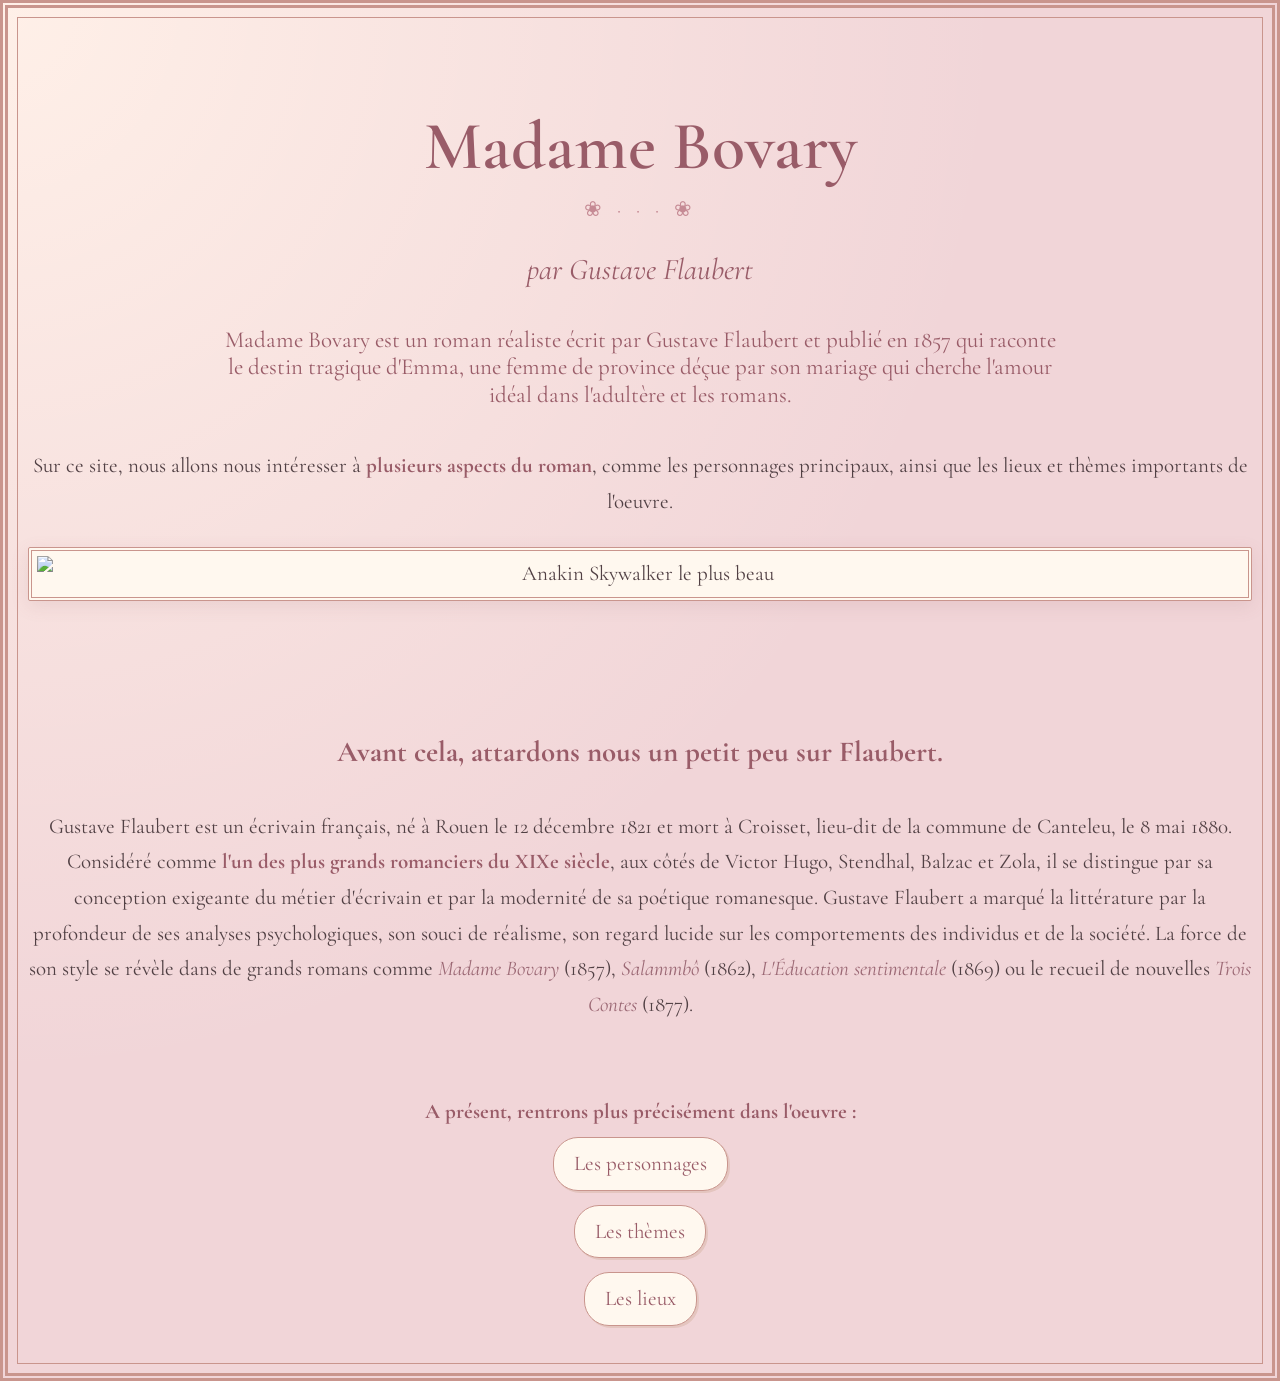
==== index.html @ 8dab9f01 "Update index.html" ====
<!DOCTYPE html>
<html lang="fr">
<head>
    <meta charset="UTF-8">
    <meta name="viewport" content="width=device-width, initial-scale=1.0">
    <title>Madame Bovary</title>
   <link rel="stylesheet" href="style.css">
</head>
<body>
		<h1>Madame Bovary</h1>
		<h2>par Gustave Flaubert</h2>
		<tr/>
	<h5>Madame Bovary est un roman réaliste écrit par Gustave Flaubert et publié en 1857 qui raconte le destin tragique d'Emma, une femme de province déçue par son mariage qui cherche l'amour idéal dans l'adultère et les romans.</h5>
		<tr/>
	Sur ce site, nous allons nous intéresser à <strong>plusieurs aspects du roman</strong>, comme les personnages principaux, ainsi que les lieux et thèmes importants de l'oeuvre.
		<br/>
		<img src="images/Anakin.jpg" title="Anakin Skywalker le plus beau"/>
		<br/>
		<br/>
		<h4>Avant cela, attardons nous un petit peu sur Flaubert.</h4>
		<tr/>
		Gustave Flaubert est un écrivain français, né à Rouen le 12 décembre 1821 et mort à Croisset, lieu-dit de la commune de Canteleu, le 8 mai 1880. Considéré comme <strong>l'un des plus grands romanciers du XIXe siècle</strong>, aux côtés de Victor Hugo, Stendhal, Balzac et Zola, il se distingue par sa conception exigeante du métier d'écrivain et par la modernité de sa poétique romanesque. Gustave Flaubert a marqué la littérature par la profondeur de ses analyses psychologiques, son souci de réalisme, son regard lucide sur les comportements des individus et de la société. La force de son style se révèle dans de grands romans comme <em>Madame Bovary</em> (1857), <em>Salammbô</em> (1862), <em>L'Éducation sentimentale</em> (1869) ou le recueil de nouvelles <em>Trois Contes</em> (1877).
		<br/>
		<br/>
		<br/>
		<strong>A présent, rentrons plus précisément dans l'oeuvre :</strong>
		<br/>
		<a href="perso.html" > Les personnages</a>
		<br/>
		<a href="thèmes.html"> Les thèmes</a>
		<br/>
		<a href="lieux.html"> Les lieux</a>	
	</body>
</html>
---- style.css ----
@import url('https://fonts.googleapis.com/css2?family=Cormorant+Garamond:wght@400;500;600;700&display=swap');

:root {
  --rose: #d49aa3;
  --rose-fonce: #995c68;
  --rose-clair: #f1d5d8;
  --creme: #fff8ef;
  --texte: #514044;
}

* {
  box-sizing: border-box;
}

body {
  margin: 0;
  padding: 40px 20px;
  background: var(--rose-clair);
  color: var(--texte);
  font-family: 'Cormorant Garamond', serif;
  font-size: 21px;
  line-height: 1.7;
  text-align: center;
}

/* Grande feuille crème au centre */
body > * {
  max-width: 850px;
  margin-left: auto;
  margin-right: auto;
}

h1, h2, h3, h4, h5, h6 {
  color: var(--rose-fonce);
  font-family: 'Cormorant Garamond', serif;
  line-height: 1.2;
}

h1 {
  font-size: clamp(42px, 7vw, 68px);
  font-weight: 600;
  margin-bottom: 8px;
}

h2 {
  font-size: 30px;
  font-weight: 400;
  font-style: italic;
  margin-top: 0;
}

h3 {
  font-size: 32px;
}

h4 {
  font-size: 29px;
  margin-top: 35px;
}

h5 {
  font-size: 23px;
  font-weight: 400;
}

p {
  max-width: 720px;
  margin: 22px auto;
}

img {
  display: block;
  max-width: 100%;
  height: auto;
  margin: 28px auto;
  border: 5px solid var(--creme);
  border-radius: 8px;
  box-shadow: 0 5px 18px #995c6820;
}

a {
  display: inline-block;
  margin: 7px;
  padding: 8px 20px;
  color: var(--rose-fonce);
  text-decoration: none;
  border: 1px solid var(--rose);
  border-radius: 25px;
  transition: background 0.2s, color 0.2s;
}

a:hover {
  background: var(--rose);
  color: white;
}

strong {
  color: var(--rose-fonce);
  font-weight: 700;
}

em {
  color: #9b6874;
}

/* Lecture confortable sur téléphone */
@media (max-width: 600px) {
  body {
    padding: 25px 16px;
    font-size: 19px;
  }

  h2 {
    font-size: 25px;
  }

  h4 {
    font-size: 25px;
  }
}
  
/* ===== CADRE VINTAGE ===== */

body {
  border: 8px double #c9958d;
  outline: 1px solid #c9958d;
  outline-offset: -18px;
  min-height: 100vh;
}

/* Séparateurs délicats */
hr {
  width: 65%;
  border: none;
  border-top: 1px solid #c9958d;
  margin: 35px auto;
  position: relative;
}

/* Encadrement des images */
img {
  border: 4px double #c9958d;
  border-radius: 2px;
  padding: 5px;
  background: #fff8ef;
}

/* ===== ORNEMENTS FLORAUX ===== */

h1 {
  position: relative;
  padding: 12px 0 22px;
}

h1::after {
  content: "❀  · · ·  ❀";
  display: block;
  margin-top: 10px;
  color: #c58a94;
  font-size: 21px;
  letter-spacing: 5px;
  font-weight: 400;
}

h3 {
  padding-bottom: 10px;
  border-bottom: 1px solid #dfb8b5;
}

h3::after {
  content: " ✿";
  color: #c58a94;
  font-size: 20px;
}

/* ===== AMBIANCE ROMAN ANCIEN ===== */

body {
  background-color: #f1d5d8;
  background-image:
    radial-gradient(
      ellipse at top left,
      #fff0e8 0%,
      transparent 55%
    );
}

/* Citations élégantes */
blockquote {
  max-width: 650px;
  margin: 30px auto;
  padding: 18px 28px;
  background: #fff8ef;
  border: 1px solid #d8b0aa;
  border-left: 4px double #bd8189;
  color: #79515a;
  font-style: italic;
}

/* Liens façon petites étiquettes anciennes */
a {
  border: 1px solid #c9958d;
  background: #fff8ef;
  box-shadow: 2px 2px 0 #e4c5bf;
}

a:hover {
  background: #c9828b;
  color: #fff8ef;
  box-shadow: none;
}
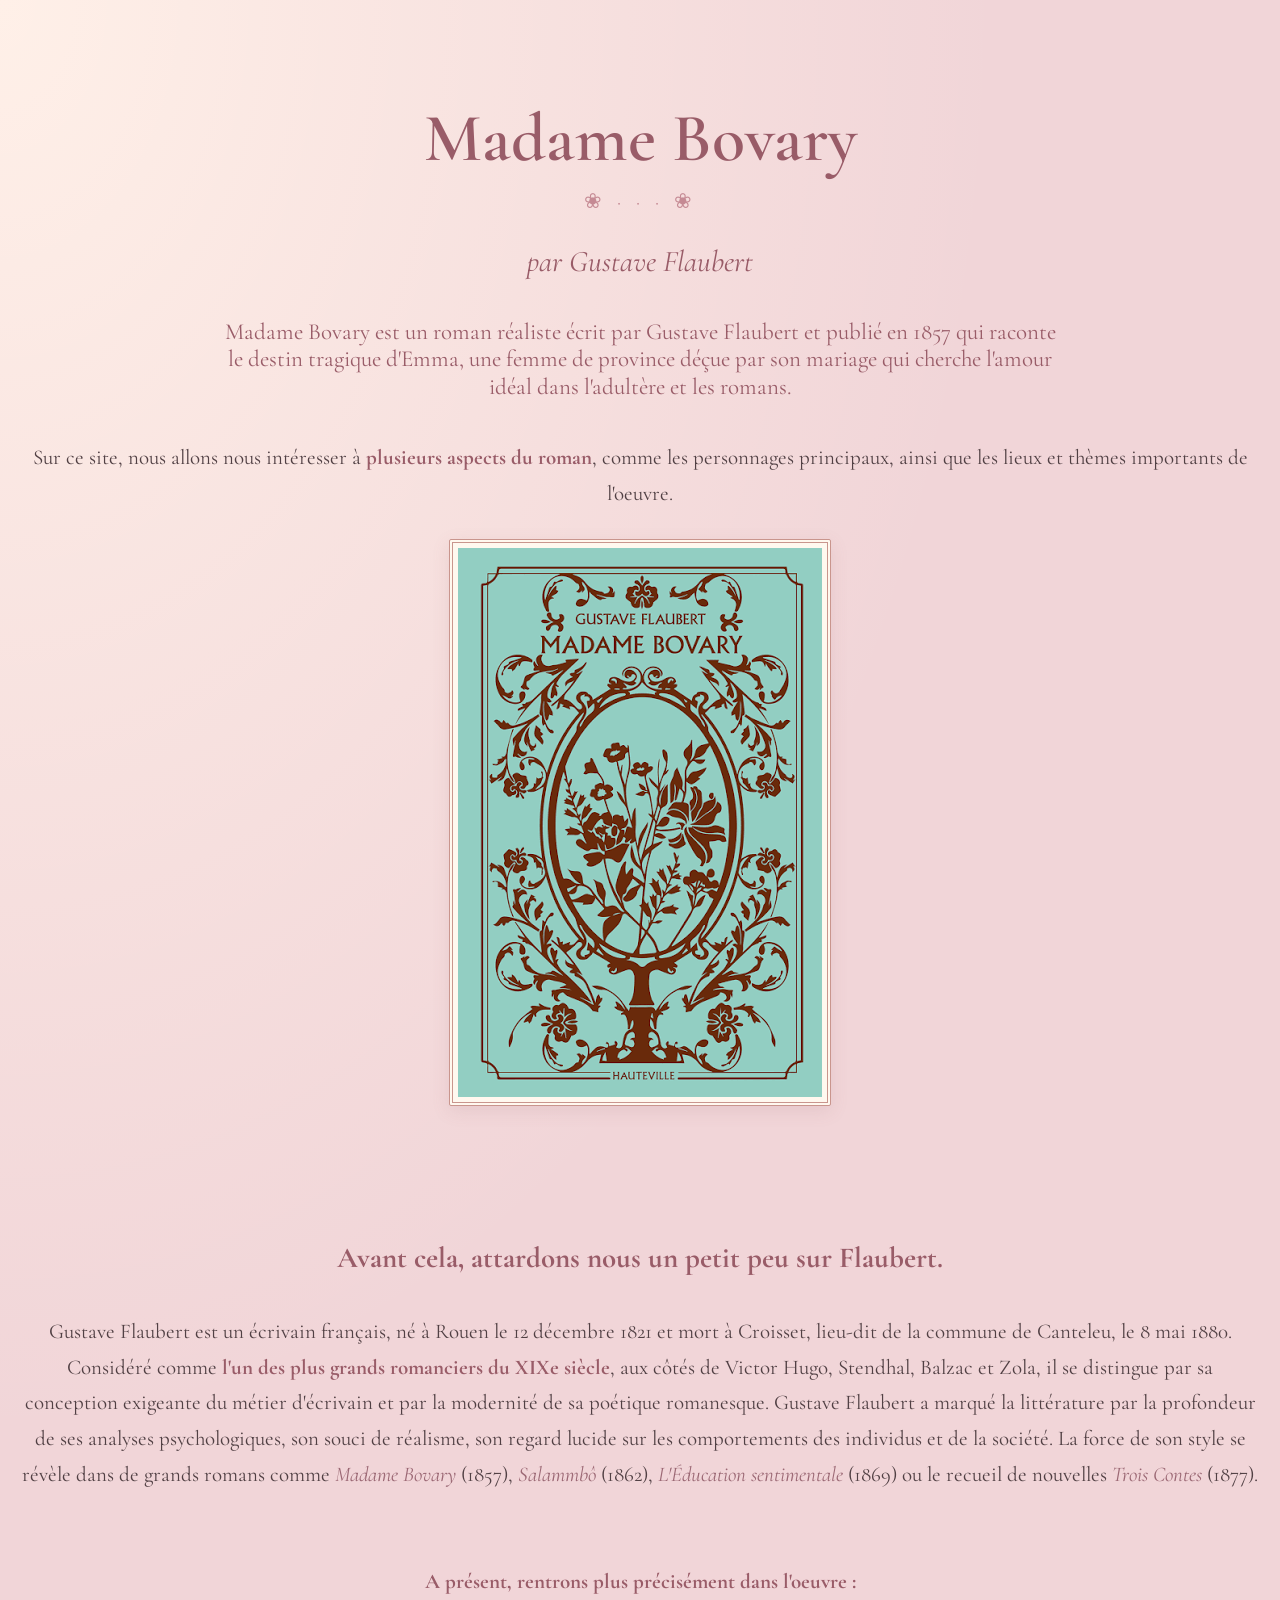
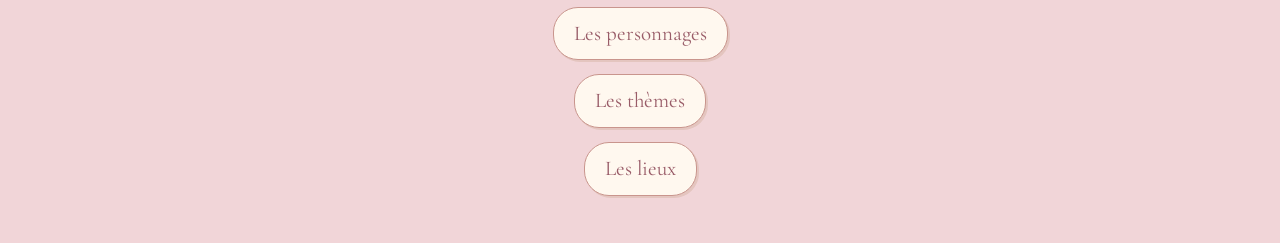
==== commit 6056b4c2: "Update index.html" ====
--- a/index.html
+++ b/index.html
@@ -14,7 +14,7 @@
 		<tr/>
 	Sur ce site, nous allons nous intéresser à <strong>plusieurs aspects du roman</strong>, comme les personnages principaux, ainsi que les lieux et thèmes importants de l'oeuvre.
 		<br/>
-		<img src="images/Anakin.jpg" title="Anakin Skywalker le plus beau"/>
+		<img src="img/fig1.png"/>
 		<br/>
 		<br/>
 		<h4>Avant cela, attardons nous un petit peu sur Flaubert.</h4>
--- a/style.css
+++ b/style.css
@@ -1,4 +1,3 @@
-
 @import url('https://fonts.googleapis.com/css2?family=Cormorant+Garamond:wght@400;500;600;700&display=swap');
 
 :root {
@@ -119,7 +118,8 @@
     font-size: 25px;
   }
 }
-  
+}
+
 /* ===== CADRE VINTAGE ===== */
 
 body {
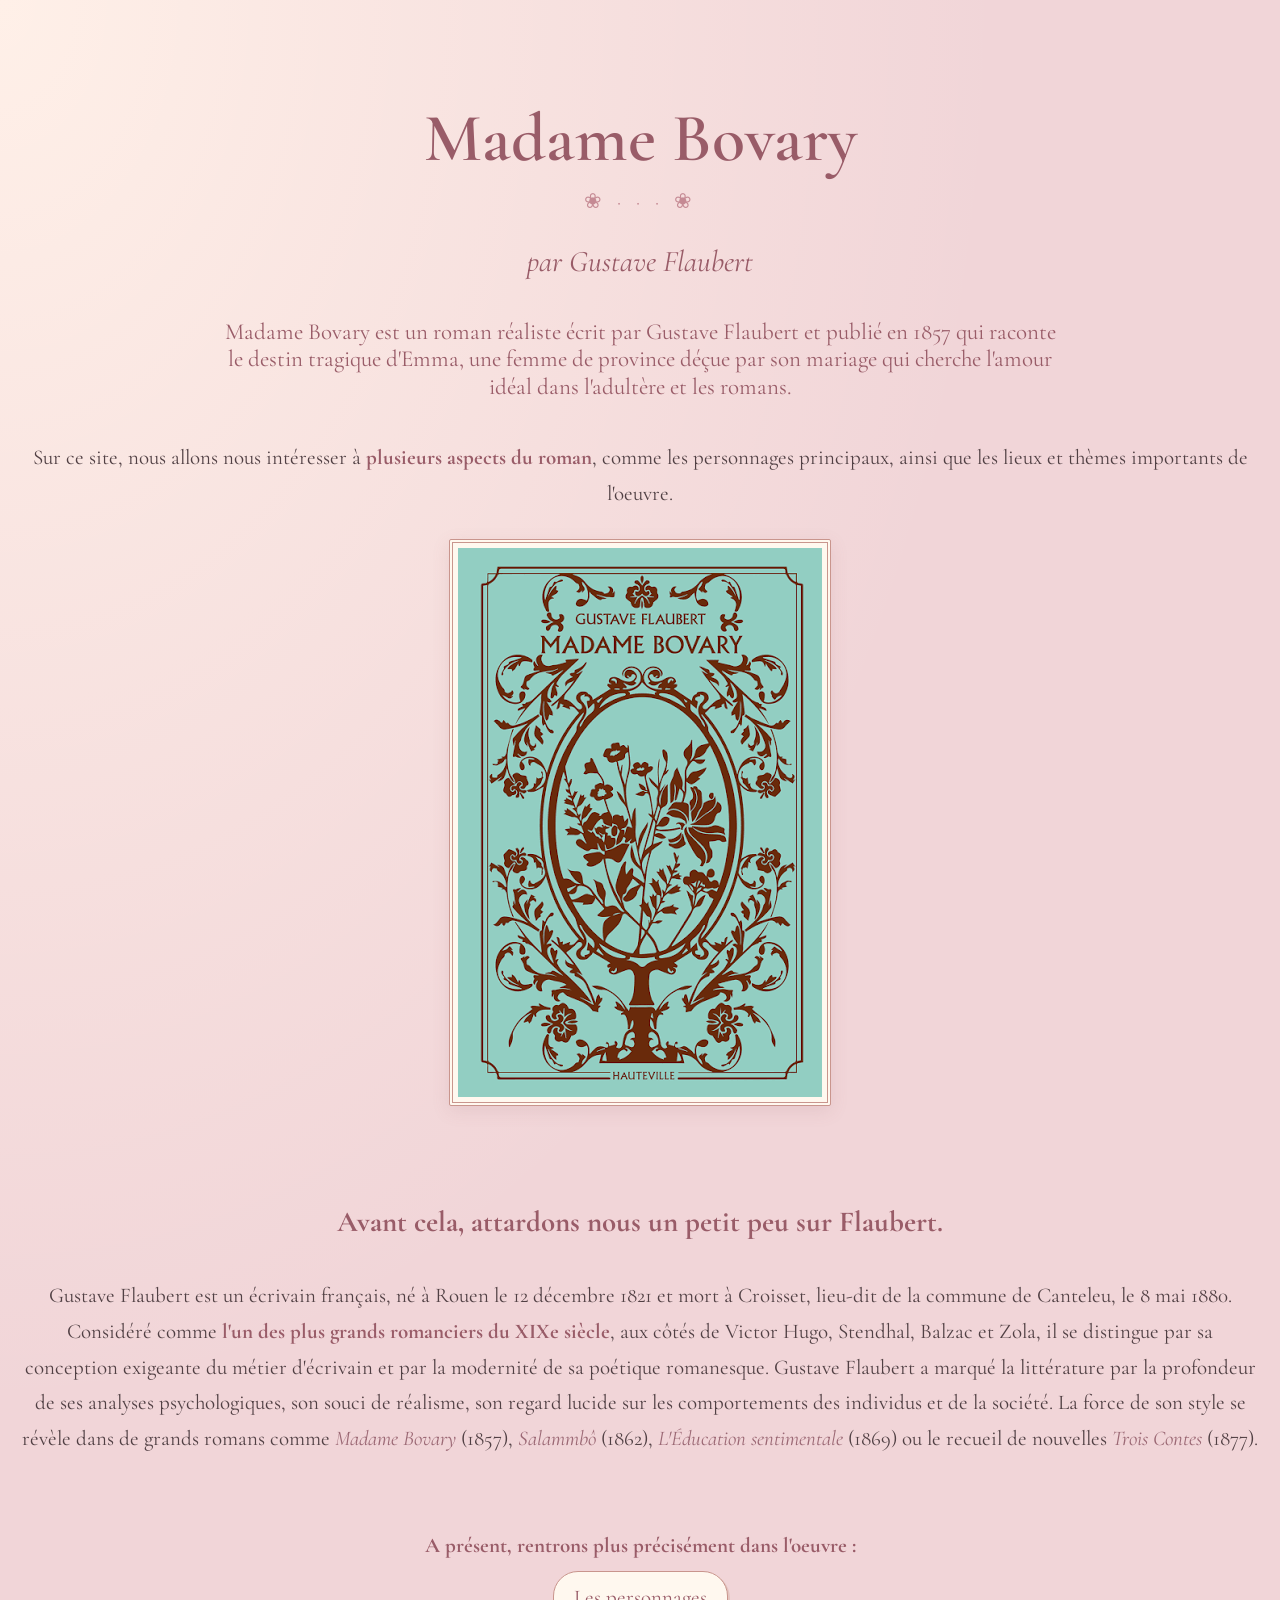
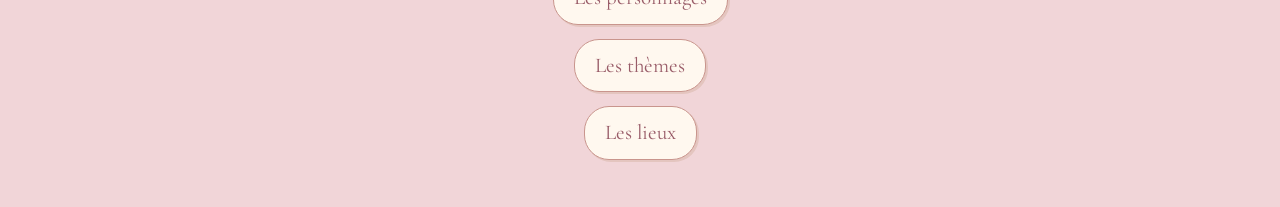
==== commit c955c928: "Update index.html" ====
--- a/index.html
+++ b/index.html
@@ -16,7 +16,6 @@
 		<br/>
 		<img src="img/fig1.png"/>
 		<br/>
-		<br/>
 		<h4>Avant cela, attardons nous un petit peu sur Flaubert.</h4>
 		<tr/>
 		Gustave Flaubert est un écrivain français, né à Rouen le 12 décembre 1821 et mort à Croisset, lieu-dit de la commune de Canteleu, le 8 mai 1880. Considéré comme <strong>l'un des plus grands romanciers du XIXe siècle</strong>, aux côtés de Victor Hugo, Stendhal, Balzac et Zola, il se distingue par sa conception exigeante du métier d'écrivain et par la modernité de sa poétique romanesque. Gustave Flaubert a marqué la littérature par la profondeur de ses analyses psychologiques, son souci de réalisme, son regard lucide sur les comportements des individus et de la société. La force de son style se révèle dans de grands romans comme <em>Madame Bovary</em> (1857), <em>Salammbô</em> (1862), <em>L'Éducation sentimentale</em> (1869) ou le recueil de nouvelles <em>Trois Contes</em> (1877).
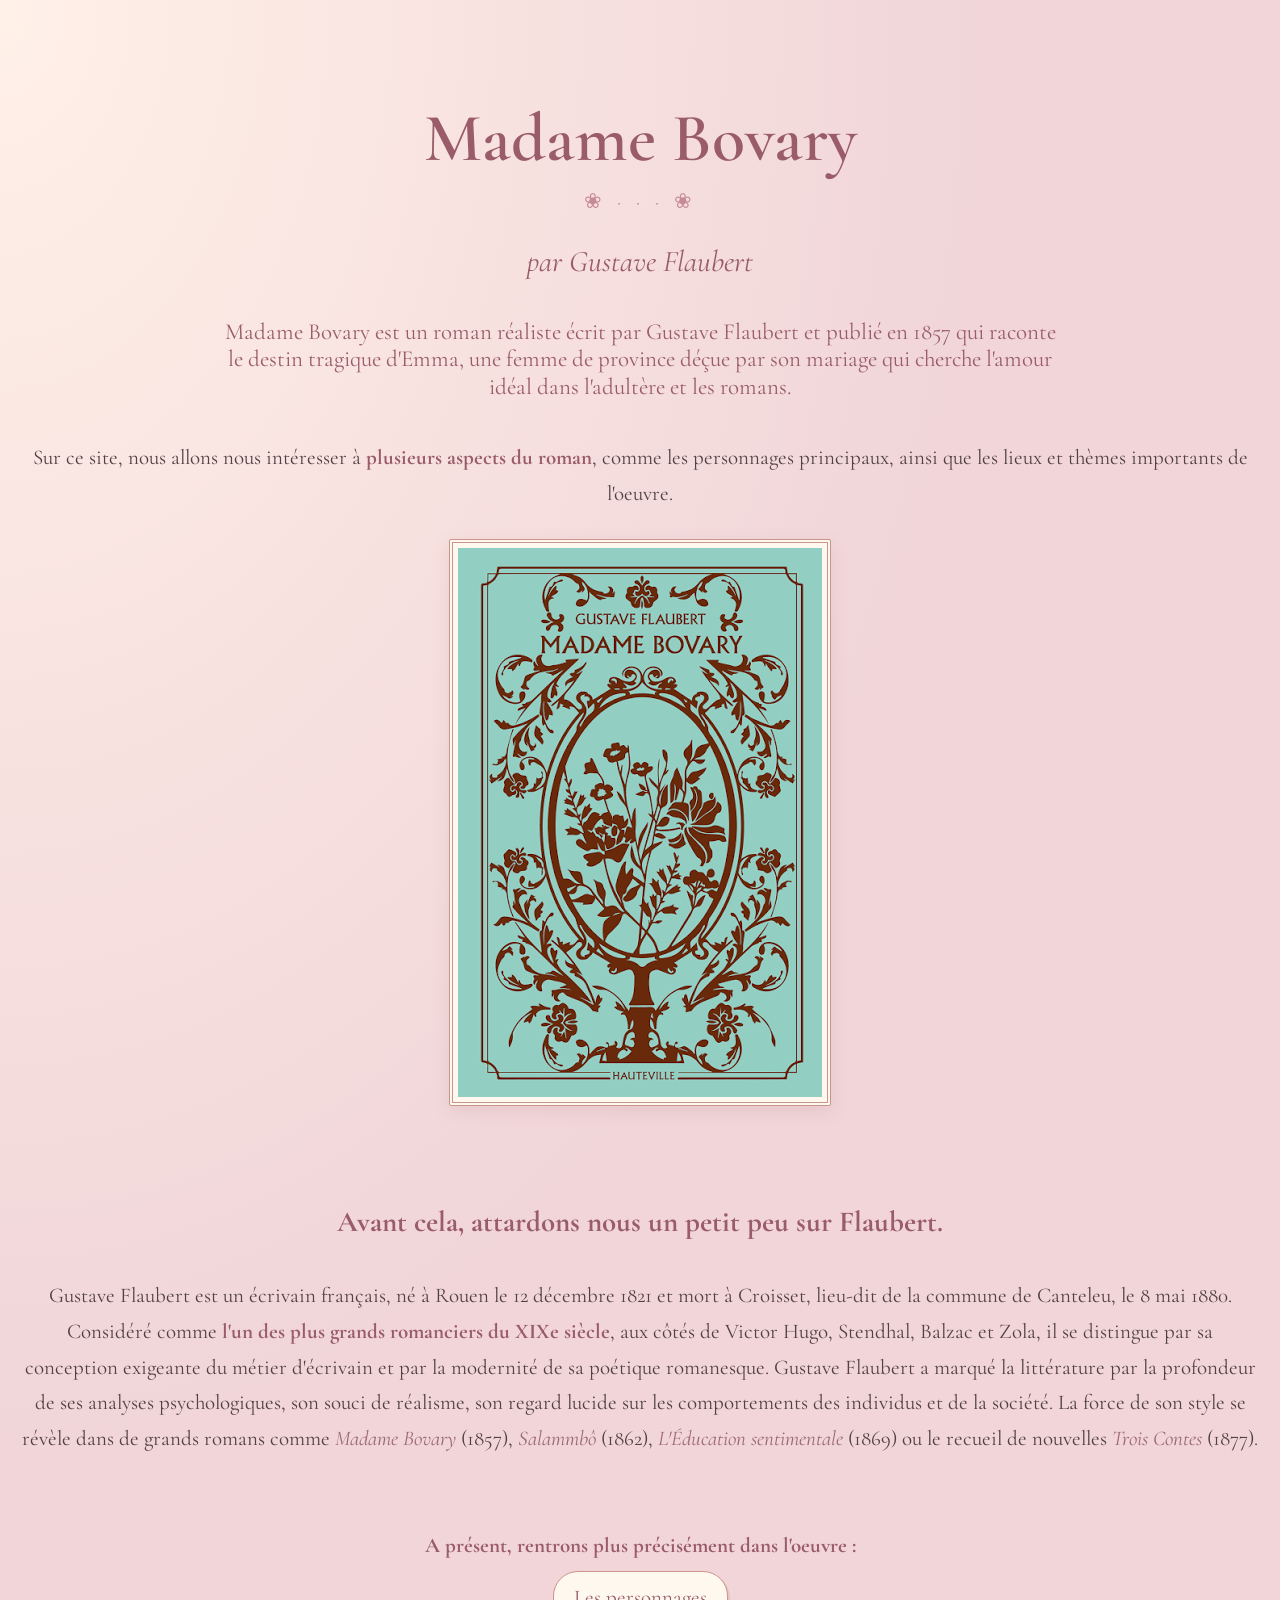
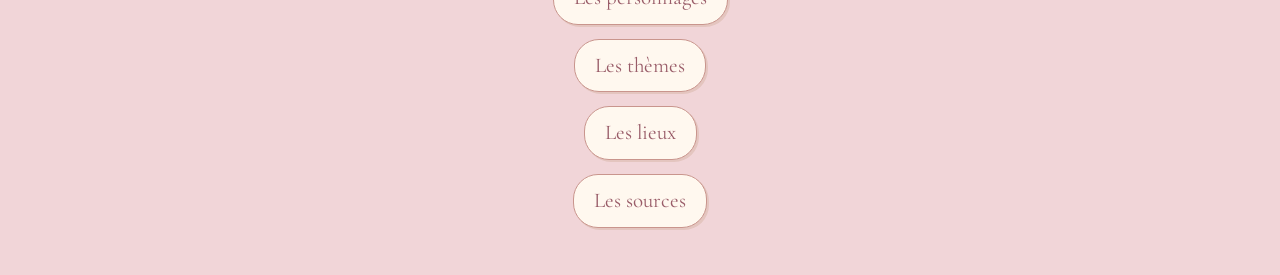
==== commit 136e085c: "Update index.html" ====
--- a/index.html
+++ b/index.html
@@ -29,5 +29,7 @@
 		<a href="thèmes.html"> Les thèmes</a>
 		<br/>
 		<a href="lieux.html"> Les lieux</a>	
+		<br/>
+		<a href="contact.html"> Les sources</a>	
 	</body>
 </html>
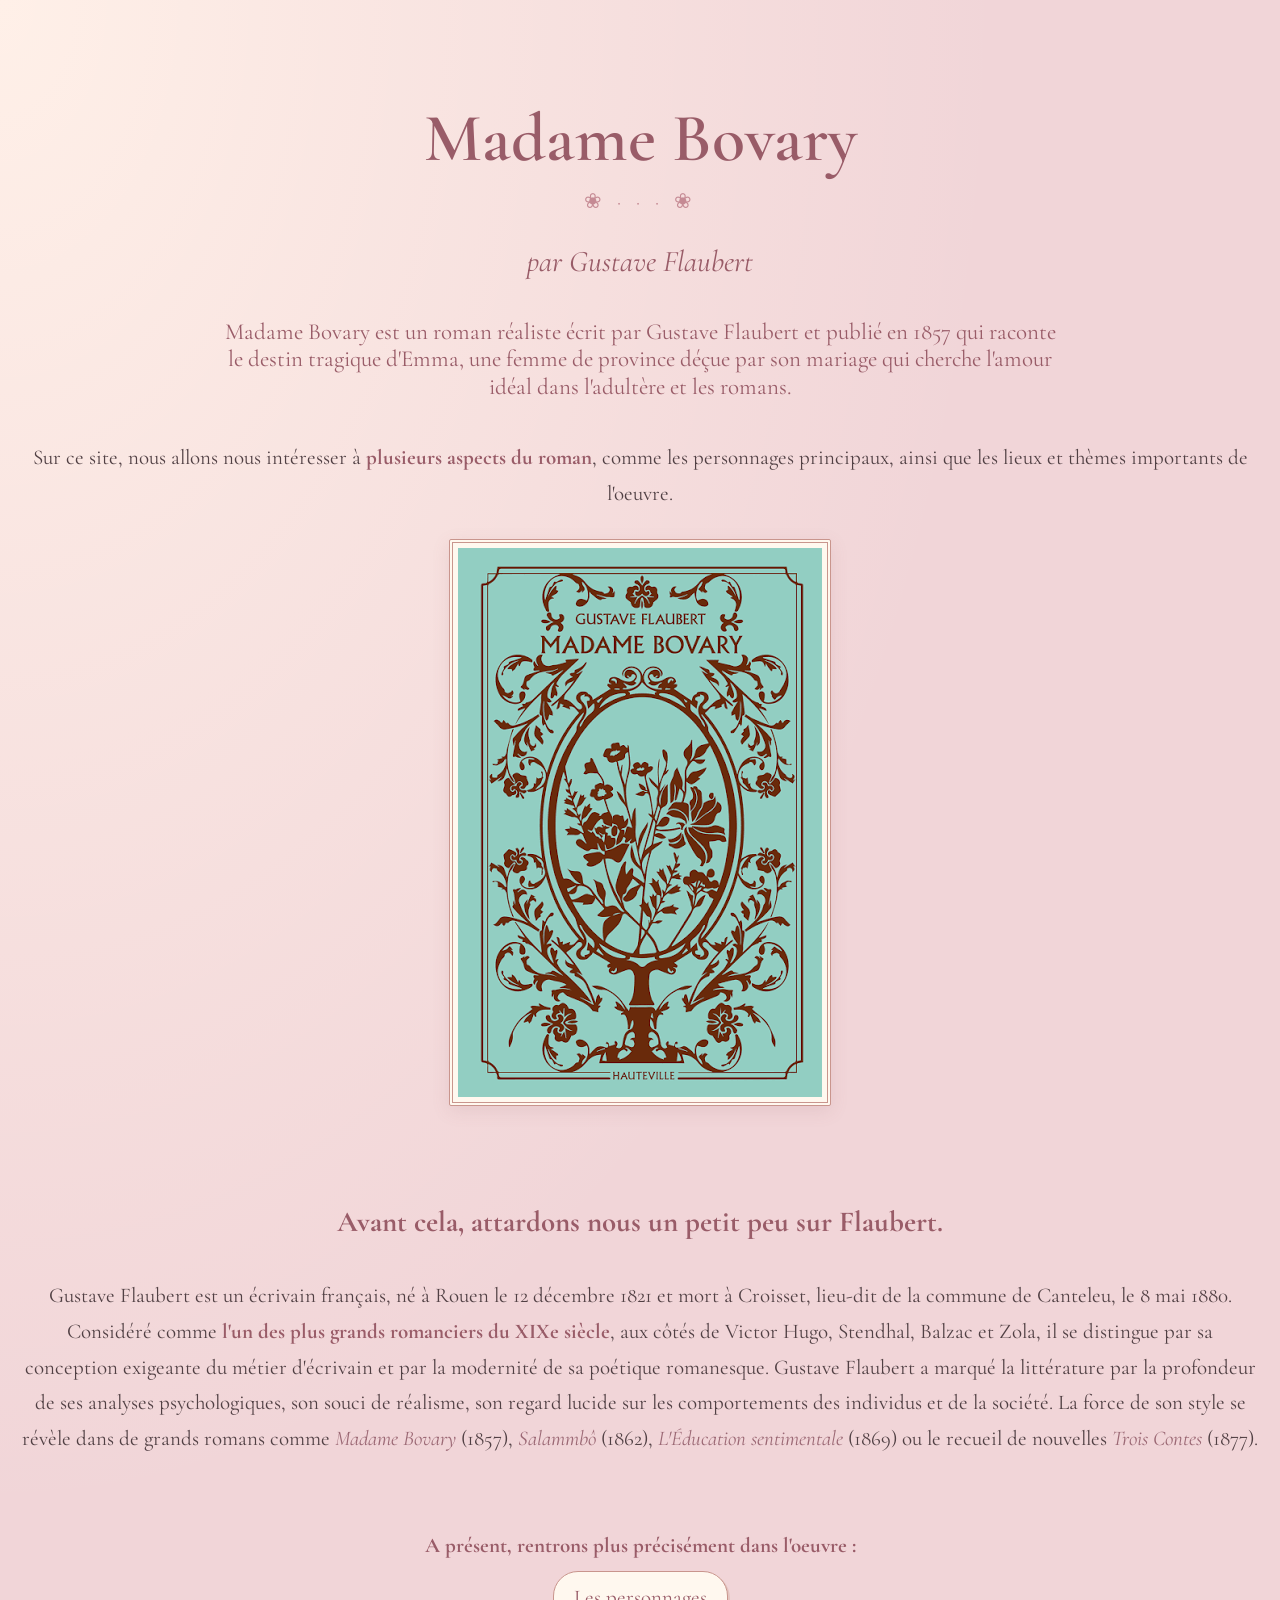
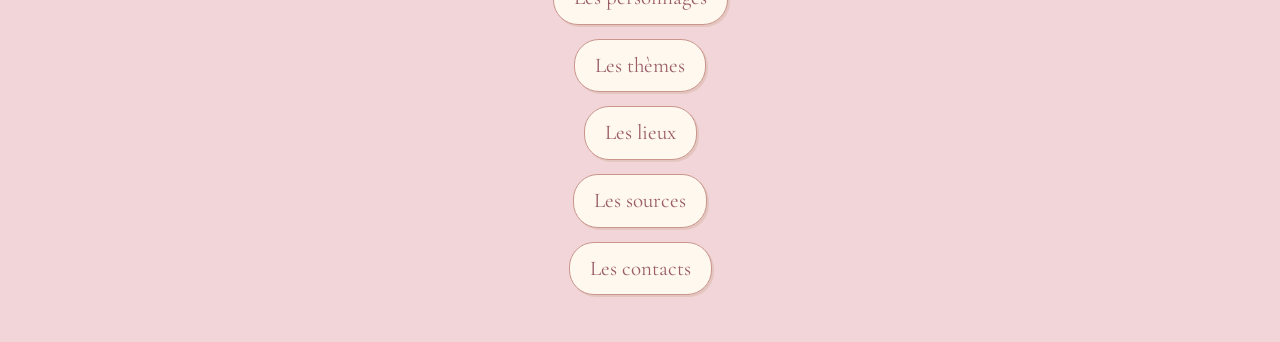
==== commit ff59e4b7: "Update index.html" ====
--- a/index.html
+++ b/index.html
@@ -30,6 +30,8 @@
 		<br/>
 		<a href="lieux.html"> Les lieux</a>	
 		<br/>
-		<a href="contact.html"> Les sources</a>	
+		<a href="sources.html"> Les sources</a>	
+		<br/>
+		<a href="contact.html"> Les contacts</a>	
 	</body>
 </html>
--- a/style.css
+++ b/style.css
@@ -199,6 +199,7 @@
 }
 
 /* Liens façon petites étiquettes anciennes */
+
 a {
   border: 1px solid #c9958d;
   background: #fff8ef;
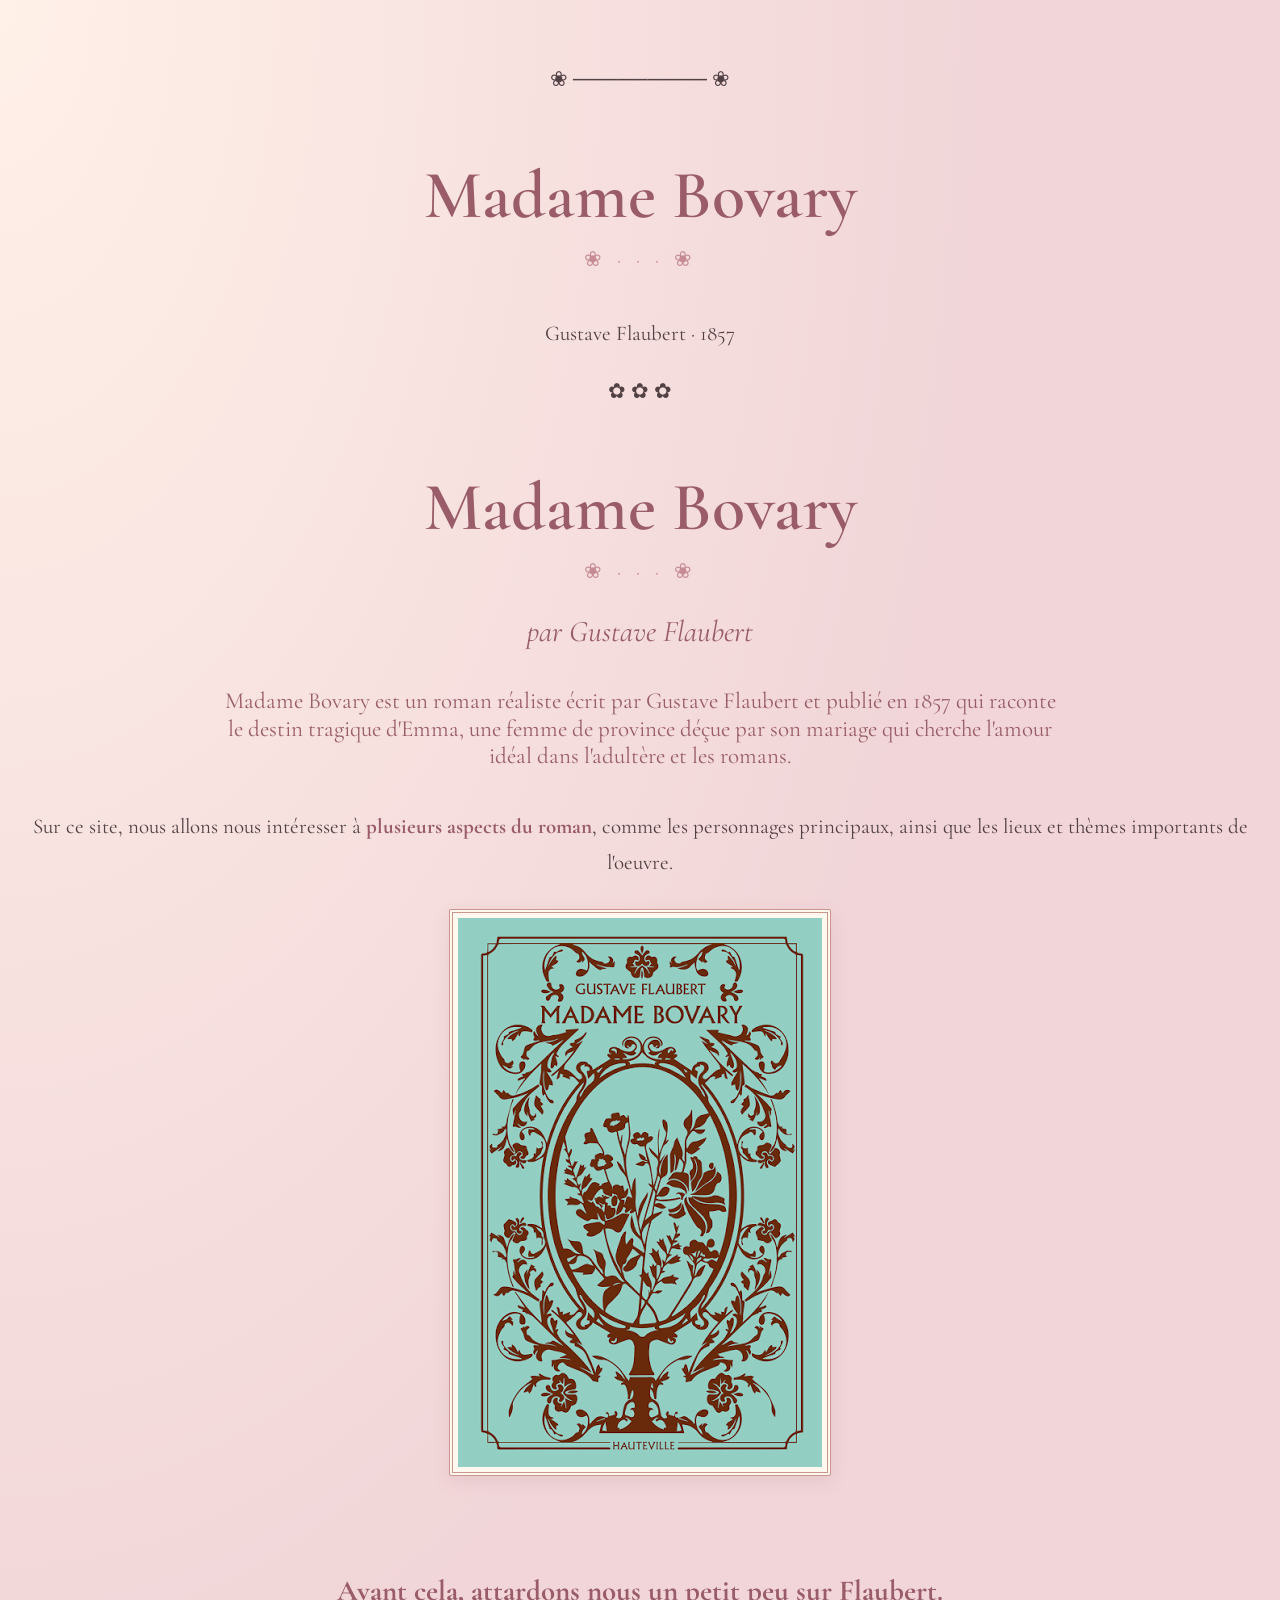
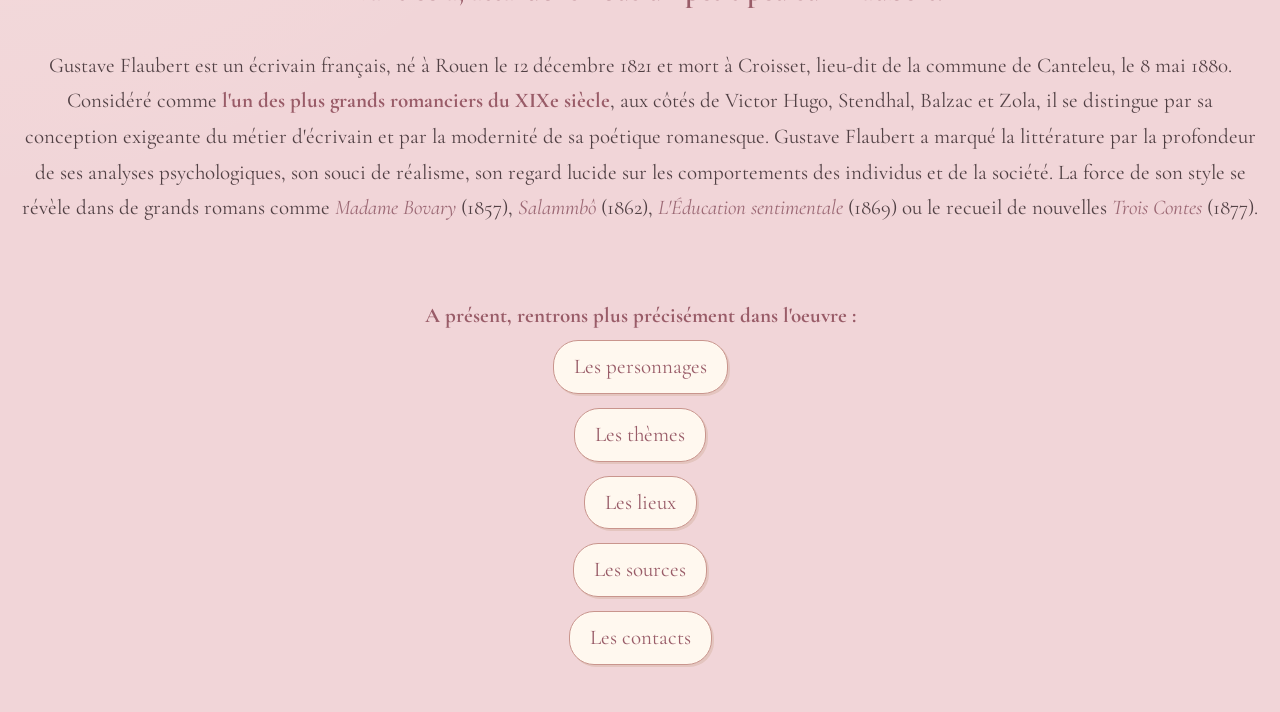
==== commit ac7f45bc: "Update index.html" ====
--- a/index.html
+++ b/index.html
@@ -7,6 +7,17 @@
    <link rel="stylesheet" href="style.css">
 </head>
 <body>
+<header class="banniere">
+    <p class="ornement">❀ ───────── ❀</p>
+
+    <h1>Madame Bovary</h1>
+
+    <p class="sous-titre">
+        Gustave Flaubert · 1857
+    </p>
+
+    <p class="ornement">✿  ✿  ✿</p>
+</header>
 		<h1>Madame Bovary</h1>
 		<h2>par Gustave Flaubert</h2>
 		<tr/>
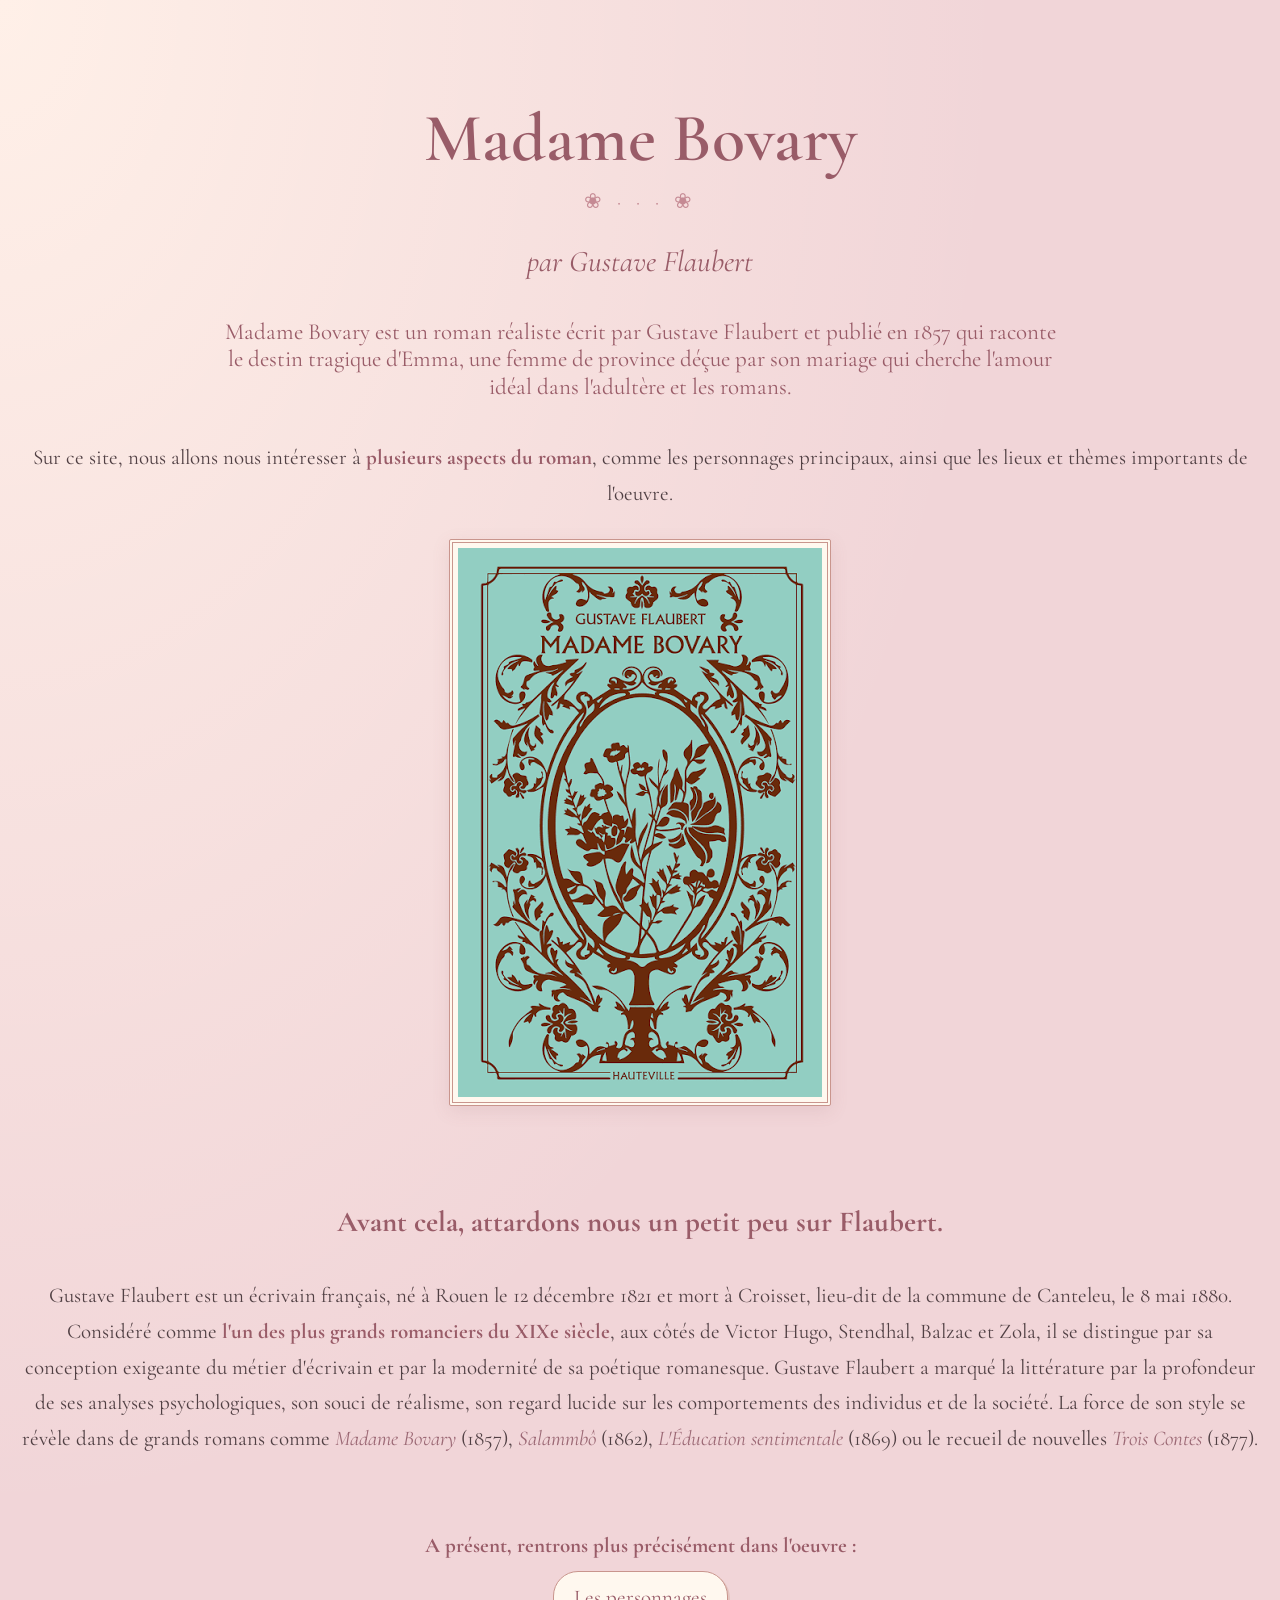
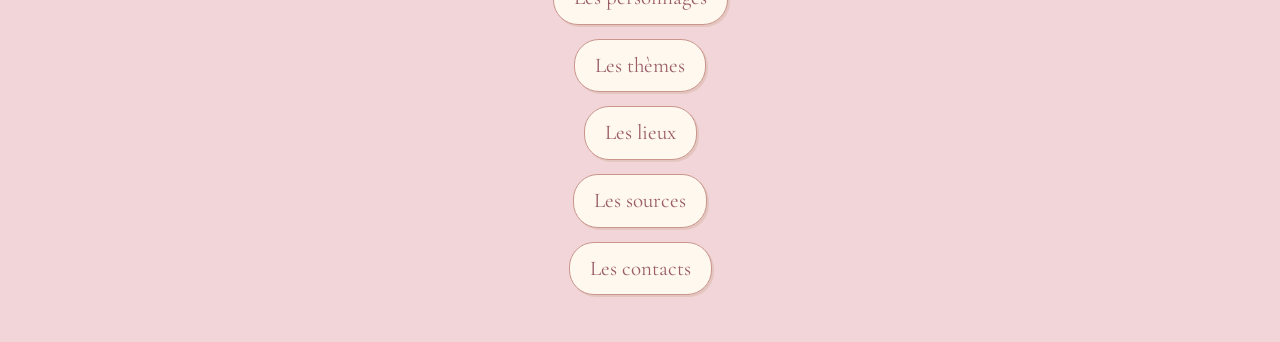
==== commit 839ef877: "Update index.html" ====
--- a/index.html
+++ b/index.html
@@ -7,17 +7,6 @@
    <link rel="stylesheet" href="style.css">
 </head>
 <body>
-<header class="banniere">
-    <p class="ornement">❀ ───────── ❀</p>
-
-    <h1>Madame Bovary</h1>
-
-    <p class="sous-titre">
-        Gustave Flaubert · 1857
-    </p>
-
-    <p class="ornement">✿  ✿  ✿</p>
-</header>
 		<h1>Madame Bovary</h1>
 		<h2>par Gustave Flaubert</h2>
 		<tr/>
--- a/style.css
+++ b/style.css
@@ -211,3 +211,46 @@
   color: #fff8ef;
   box-shadow: none;
 }
+
+/* ===== BANNIERE VINTAGE ===== */
+
+.banniere {
+    max-width: 100% !important;
+    margin: 0 auto 40px !important;
+    padding: 45px 20px;
+    background: #d49aa3;
+    border-top: 5px double #fff8ef;
+    border-bottom: 5px double #fff8ef;
+    outline: 1px solid #995c68;
+    outline-offset: -12px;
+    text-align: center;
+    color: #fff8ef;
+}
+
+.banniere h1 {
+    color: #fff8ef;
+    font-family: 'Cormorant Garamond', serif;
+    font-size: 58px;
+    font-weight: 600;
+    margin: 10px 0;
+}
+
+.banniere .sous-titre {
+    color: #fff0e8;
+    font-size: 22px;
+    font-style: italic;
+    letter-spacing: 2px;
+}
+
+.banniere .ornement {
+    color: #fff0e8;
+    font-size: 21px;
+    letter-spacing: 4px;
+    margin: 8px 0;
+}
+
+@media (max-width: 600px) {
+    .banniere h1 {
+        font-size: 40px;
+    }
+}
